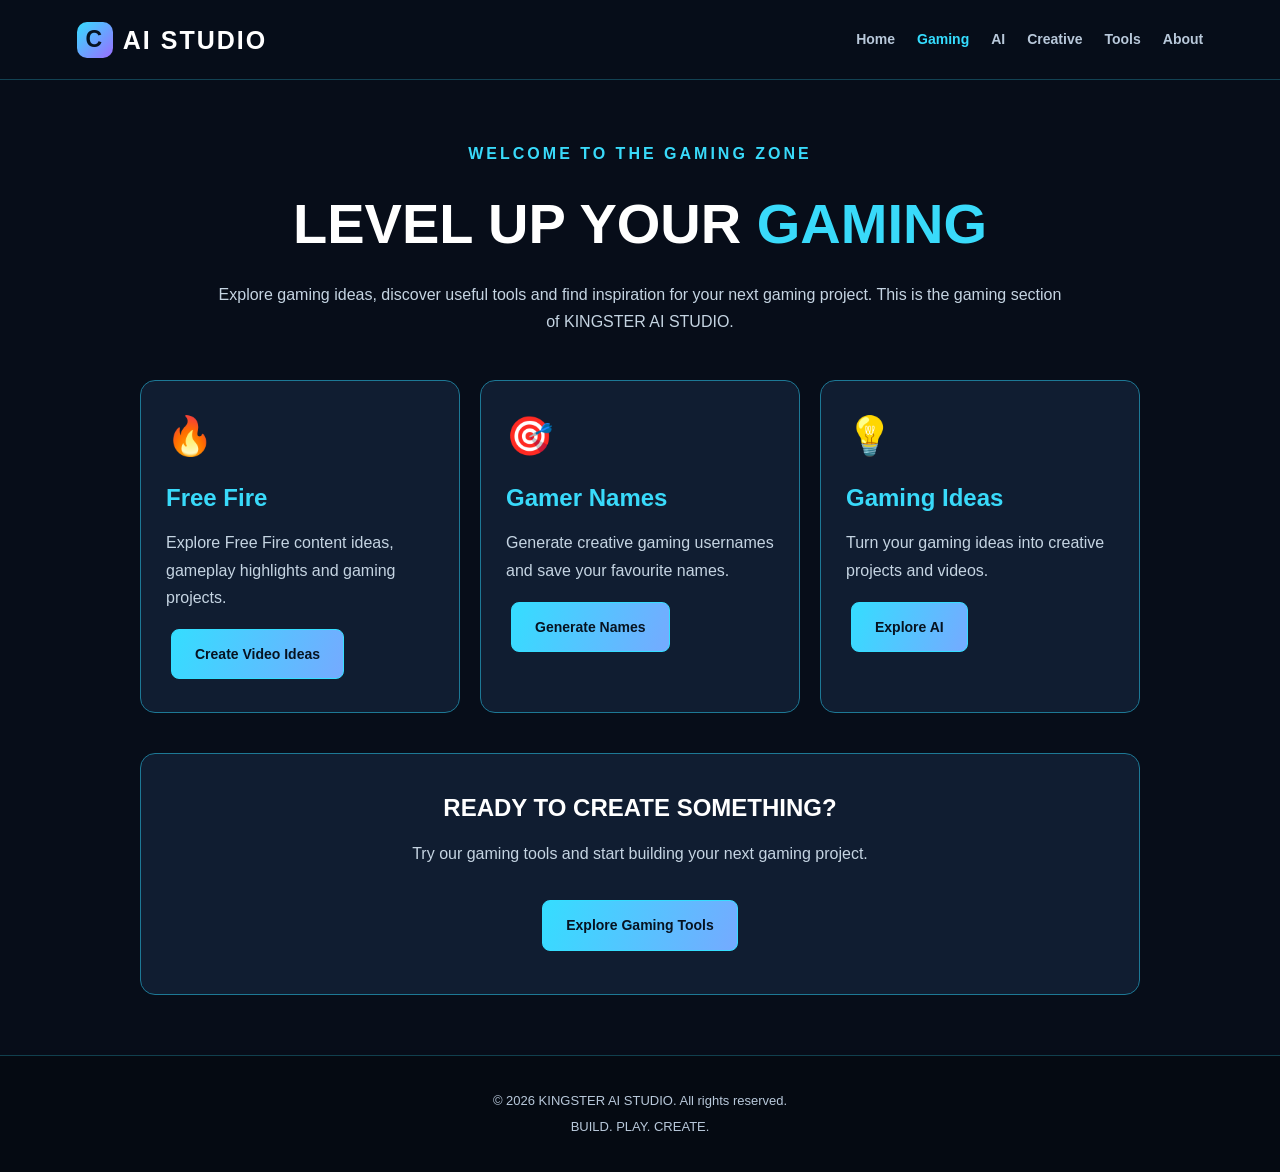
==== gaming.html @ c0beb0fc "Upload CTRLVERSE website" ====
<!DOCTYPE html>
<html lang="en">
<head>
    <meta charset="UTF-8">
    <meta name="viewport" content="width=device-width, initial-scale=1.0">
    <meta name="description" content="Explore gaming at KINGSTER AI STUDIO.">
    <title>Gaming | KINGSTER AI STUDIO</title>

    <link rel="stylesheet" href="style.css">
    <script src="script.js" defer></script>

    <style>
        .gaming-page {
            padding: 60px 20px;
        }

        .gaming-intro {
            max-width: 850px;
            margin: 0 auto 45px;
            text-align: center;
        }

        .gaming-intro h1 {
            color: white;
            font-size: clamp(2rem, 5vw, 3.5rem);
            margin: 12px 0;
        }

        .gaming-intro h1 span {
            color: #39dafa;
        }

        .gaming-intro p,
        .gaming-card p {
            color: #c5d4e2;
            line-height: 1.7;
        }

        .gaming-tag {
            color: #39dafa !important;
            font-weight: bold;
            letter-spacing: 3px;
        }

        .gaming-grid {
            max-width: 1000px;
            margin: auto;
            display: grid;
            grid-template-columns: repeat(auto-fit, minmax(230px, 1fr));
            gap: 20px;
        }

        .gaming-card {
            padding: 25px;
            border: 1px solid #1d7895;
            border-radius: 15px;
            background: #101d31;
        }

        .gaming-card h2 {
            color: #39dafa;
            margin: 12px 0;
        }

        .gaming-icon {
            font-size: 38px;
        }

        .gaming-card .btn {
            display: inline-block;
            margin-top: 18px;
        }

        .gaming-callout {
            max-width: 1000px;
            margin: 40px auto 0;
            padding: 35px;
            text-align: center;
            border: 1px solid #1d7895;
            border-radius: 15px;
            background: #101d31;
        }

        .gaming-callout h2 {
            color: white;
            margin-bottom: 12px;
        }

        .gaming-callout p {
            color: #c5d4e2;
            line-height: 1.7;
        }
    </style>
</head>

<body>

    <header class="header">
        <div class="logo">AI STUDIO</span></div>

        <nav class="navigation">
            <a href="index.html">Home</a>
            <a href="gaming.html">Gaming</a>
            <a href="ai.html">AI</a>
            <a href="creative.html">Creative</a>
            <a href="tools.html">Tools</a>
            <a href="about.html">About</a>
        </nav>
    </header>

    <main class="gaming-page">

        <section class="gaming-intro">
            <p class="gaming-tag">WELCOME TO THE GAMING ZONE</p>

            <h1>LEVEL UP YOUR <span>GAMING</span></h1>

            <p>
                Explore gaming ideas, discover useful tools
                and find inspiration for your next gaming project.
                This is the gaming section of KINGSTER AI STUDIO.
            </p>
        </section>

        <section class="gaming-grid">

            <article class="gaming-card">
                <div class="gaming-icon">🔥</div>
                <h2>Free Fire</h2>
                <p>
                    Explore Free Fire content ideas,
                    gameplay highlights and gaming projects.
                </p>
                <a href="creative.html" class="btn">
                    Create Video Ideas
                </a>
            </article>

            <article class="gaming-card">
                <div class="gaming-icon">🎯</div>
                <h2>Gamer Names</h2>
                <p>
                    Generate creative gaming usernames
                    and save your favourite names.
                </p>
                <a href="tools.html" class="btn">
                    Generate Names
                </a>
            </article>

            <article class="gaming-card">
                <div class="gaming-icon">💡</div>
                <h2>Gaming Ideas</h2>
                <p>
                    Turn your gaming ideas into
                    creative projects and videos.
                </p>
                <a href="ai.html" class="btn">
                    Explore AI
                </a>
            </article>

        </section>

        <section class="gaming-callout">
            <h2>READY TO CREATE SOMETHING?</h2>

            <p>
                Try our gaming tools and start building
                your next gaming project.
            </p>

            <br>

            <a href="tools.html" class="btn">
                Explore Gaming Tools
            </a>
        </section>

    </main>

    <footer class="footer">
        <p>© 2026 KINGSTER AI STUDIO. All rights reserved.</p>
        <p>BUILD. PLAY. CREATE.</p>
    </footer>

</body>
</html>
---- style.css ----
/* =====================================
   CTRLVERSE
   OFFICIAL WEBSITE DESIGN
===================================== */

:root {
    --background: #070d19;
    --surface: #101b2e;
    --surface-light: #172640;
    --cyan: #35ddff;
    --purple: #9b6dff;
    --white: #ffffff;
    --muted: #b8c8da;
    --border: rgba(53, 221, 255, 0.25);
}

/* GENERAL SETTINGS */

* {
    margin: 0;
    padding: 0;
    box-sizing: border-box;
}

html {
    scroll-behavior: smooth;
}

body {
    font-family: Arial, Helvetica, sans-serif;
    background: var(--background);
    color: var(--white);
    line-height: 1.6;
    min-height: 100vh;
}

a {
    text-decoration: none;
}

/* HEADER */

.header {
    width: 100%;
    min-height: 80px;
    padding: 18px 6%;
    display: flex;
    justify-content: space-between;
    align-items: center;
    flex-wrap: wrap;
    gap: 18px;
    background: rgba(7, 13, 25, 0.96);
    border-bottom: 1px solid var(--border);
    position: relative;
    z-index: 10;
}

/* CTRLVERSE BRAND */

.logo {
    display: flex;
    align-items: center;
    gap: 10px;
    color: var(--white);
    font-size: 25px;
    font-weight: 900;
    letter-spacing: 2px;
}

.logo::before {
    content: "C";
    width: 36px;
    height: 36px;
    display: inline-flex;
    justify-content: center;
    align-items: center;
    border-radius: 10px;
    background: linear-gradient(135deg, var(--cyan), var(--purple));
    color: #071321;
    font-size: 23px;
    font-weight: 900;
}

/* NAVIGATION */

.navigation {
    display: flex;
    align-items: center;
    flex-wrap: wrap;
    gap: 22px;
}

.navigation a {
    color: var(--muted);
    font-size: 14px;
    font-weight: bold;
    transition: 0.3s ease;
}

.navigation a:hover,
.navigation a.active {
    color: var(--cyan);
}

/* HOMEPAGE HERO */

.hero {
    min-height: 490px;
    display: flex;
    justify-content: center;
    align-items: center;
    text-align: center;
    padding: 70px 20px;
    background:
        radial-gradient(ellipse at 20% 30%, rgba(53, 221, 255, 0.12), transparent 45%),
        radial-gradient(ellipse at 80% 70%, rgba(155, 109, 255, 0.16), transparent 45%),
        var(--background);
}

.hero-content {
    max-width: 850px;
}

.hero-tag {
    color: var(--cyan);
    letter-spacing: 4px;
    font-size: 13px;
    font-weight: bold;
    margin-bottom: 15px;
}

.hero h1 {
    font-size: clamp(42px, 7vw, 75px);
    font-weight: 900;
    line-height: 1.15;
    margin-bottom: 22px;
}

.hero h1 span {
    background: linear-gradient(90deg, var(--cyan), var(--purple));
    background-clip: text;
    -webkit-background-clip: text;
    color: transparent;
}

.hero-content > p:not(.hero-tag) {
    color: var(--muted);
    max-width: 650px;
    margin: 0 auto 25px;
    font-size: 17px;
}

/* BUTTONS */

.btn {
    display: inline-block;
    padding: 13px 23px;
    margin: 8px 5px;
    border: 1px solid var(--cyan);
    border-radius: 8px;
    background: linear-gradient(110deg, var(--cyan), #75aaff);
    color: #071321;
    font-weight: bold;
    font-size: 14px;
    cursor: pointer;
    transition: 0.3s ease;
}

.btn:hover {
    transform: translateY(-3px);
    box-shadow: 0 8px 25px rgba(53, 221, 255, 0.25);
}

/* SERVICES */

.services {
    padding: 75px 6%;
    text-align: center;
}

.section-heading {
    margin-bottom: 35px;
}

.section-heading > p {
    color: var(--cyan);
    font-weight: bold;
    letter-spacing: 3px;
    font-size: 13px;
}

.section-heading h2 {
    font-size: 34px;
    margin-top: 8px;
}

.service-container {
    max-width: 1100px;
    margin: auto;
    display: grid;
    grid-template-columns: repeat(auto-fit, minmax(230px, 1fr));
    gap: 22px;
}

/* CARDS */

.card,
.game-card {
    background: var(--surface);
    border: 1px solid var(--border);
    border-radius: 15px;
    padding: 28px;
    transition: 0.3s ease;
}

.card:hover,
.game-card:hover {
    transform: translateY(-6px);
    border-color: var(--cyan);
    box-shadow: 0 12px 35px rgba(53, 221, 255, 0.1);
}

.card-icon,
.game-icon {
    font-size: 40px;
    margin-bottom: 12px;
}

.card h3 {
    font-size: 21px;
    margin-bottom: 10px;
}

.card p,
.game-card p {
    color: var(--muted);
    margin-bottom: 12px;
}

/* GAMING SECTIONS */

.games-section {
    padding: 65px 20px;
    text-align: center;
    background: var(--surface);
    border-top: 1px solid var(--border);
}

.games-section h2 {
    font-size: 30px;
    margin-bottom: 12px;
}

.games-section p {
    max-width: 650px;
    margin: auto;
    color: var(--muted);
}

.game-grid {
    max-width: 1100px;
    margin: 30px auto;
    display: grid;
    grid-template-columns: repeat(auto-fit, minmax(230px, 1fr));
    gap: 20px;
}

.gaming-message {
    color: var(--cyan);
    text-align: center;
    margin-top: 20px;
}

/* PAGE HEADINGS */

.page-hero {
    padding: 70px 20px;
    text-align: center;
}

.page-hero h1 {
    font-size: clamp(32px, 5vw, 55px);
    margin-bottom: 15px;
}

.page-hero p {
    color: var(--muted);
}

/* FOOTER */

.footer {
    padding: 30px 20px;
    background: #050a12;
    border-top: 1px solid var(--border);
    text-align: center;
}

.footer p {
    color: var(--muted);
    font-size: 13px;
    margin: 5px;
}

/* SCROLLBAR */

::-webkit-scrollbar {
    width: 9px;
}

::-webkit-scrollbar-track {
    background: var(--background);
}

::-webkit-scrollbar-thumb {
    background: #254c65;
    border-radius: 10px;
}

/* MOBILE DESIGN */

@media (max-width: 700px) {

    .header {
        flex-direction: column;
        text-align: center;
        padding: 20px;
    }

    .navigation {
        justify-content: center;
        gap: 14px;
    }

    .navigation a {
        font-size: 13px;
    }

    .hero {
        min-height: 400px;
    }

    .hero-content > p:not(.hero-tag) {
        font-size: 15px;
    }

    .services {
        padding: 50px 20px;
    }

    .section-heading h2 {
        font-size: 27px;
    }
}

/* =================================
   CTRLVERSE - MOBILE RESPONSIVE FIX
================================= */

html,
body {
    width: 100%;
    overflow-x: hidden;
}

img,
video {
    max-width: 100%;
    height: auto;
}

/* TABLETS AND MOBILE PHONES */

@media screen and (max-width: 700px) {

    .header {
        width: 100%;
        padding: 15px 12px;
        flex-direction: column;
        gap: 12px;
    }

    .logo {
        font-size: 21px;
        letter-spacing: 1px;
    }

    .navigation {
        width: 100%;
        justify-content: center;
        flex-wrap: wrap;
        gap: 7px;
    }

    .navigation a {
        font-size: 12px;
        padding: 6px 8px;
    }

    .hero {
        min-height: 380px;
        padding: 50px 16px;
    }

    .services,
    .gaming-page,
    .about-main,
    .ai-main,
    .creative-main,
    .tool-main {
        padding: 35px 14px;
    }

    .service-container,
    .gaming-grid,
    .about-grid,
    .game-grid {
        grid-template-columns: 1fr;
        width: 100%;
    }

    .card,
    .game-card,
    .gaming-card,
    .about-card {
        width: 100%;
    }

    .tool-card,
    .ai-card,
    .creative-card {
        width: 100% !important;
        max-width: 100% !important;
        padding: 20px !important;
    }

    .tool-buttons,
    .ai-buttons,
    .creative-buttons {
        display: flex;
        flex-wrap: wrap;
        gap: 10px;
    }

    .tool-button,
    .ai-button,
    .creative-button {
        flex: 1 1 130px;
        min-height: 45px;
    }

    .tool-select,
    .ai-select,
    .ai-input,
    .creative-select,
    .creative-input {
        width: 100%;
        min-width: 0;
        font-size: 16px;
    }

    .tool-result,
    .ai-output,
    .creative-output {
        width: 100%;
        font-size: 16px;
        overflow-wrap: anywhere;
    }

    .about-goal,
    .gaming-callout {
        padding: 22px 15px;
    }

    .footer {
        padding: 25px 12px;
    }
}

/* SMALLER PHONES */

@media screen and (max-width: 380px) {

    .logo {
        font-size: 18px;
    }

    .navigation {
        gap: 5px;
    }

    .navigation a {
        font-size: 11px;
        padding: 5px 6px;
    }

    .hero h1 {
        font-size: 36px;
    }

    .section-heading h2 {
        font-size: 24px;
    }

    .tool-card,
    .ai-card,
    .creative-card {
        padding: 15px !important;
    }
}
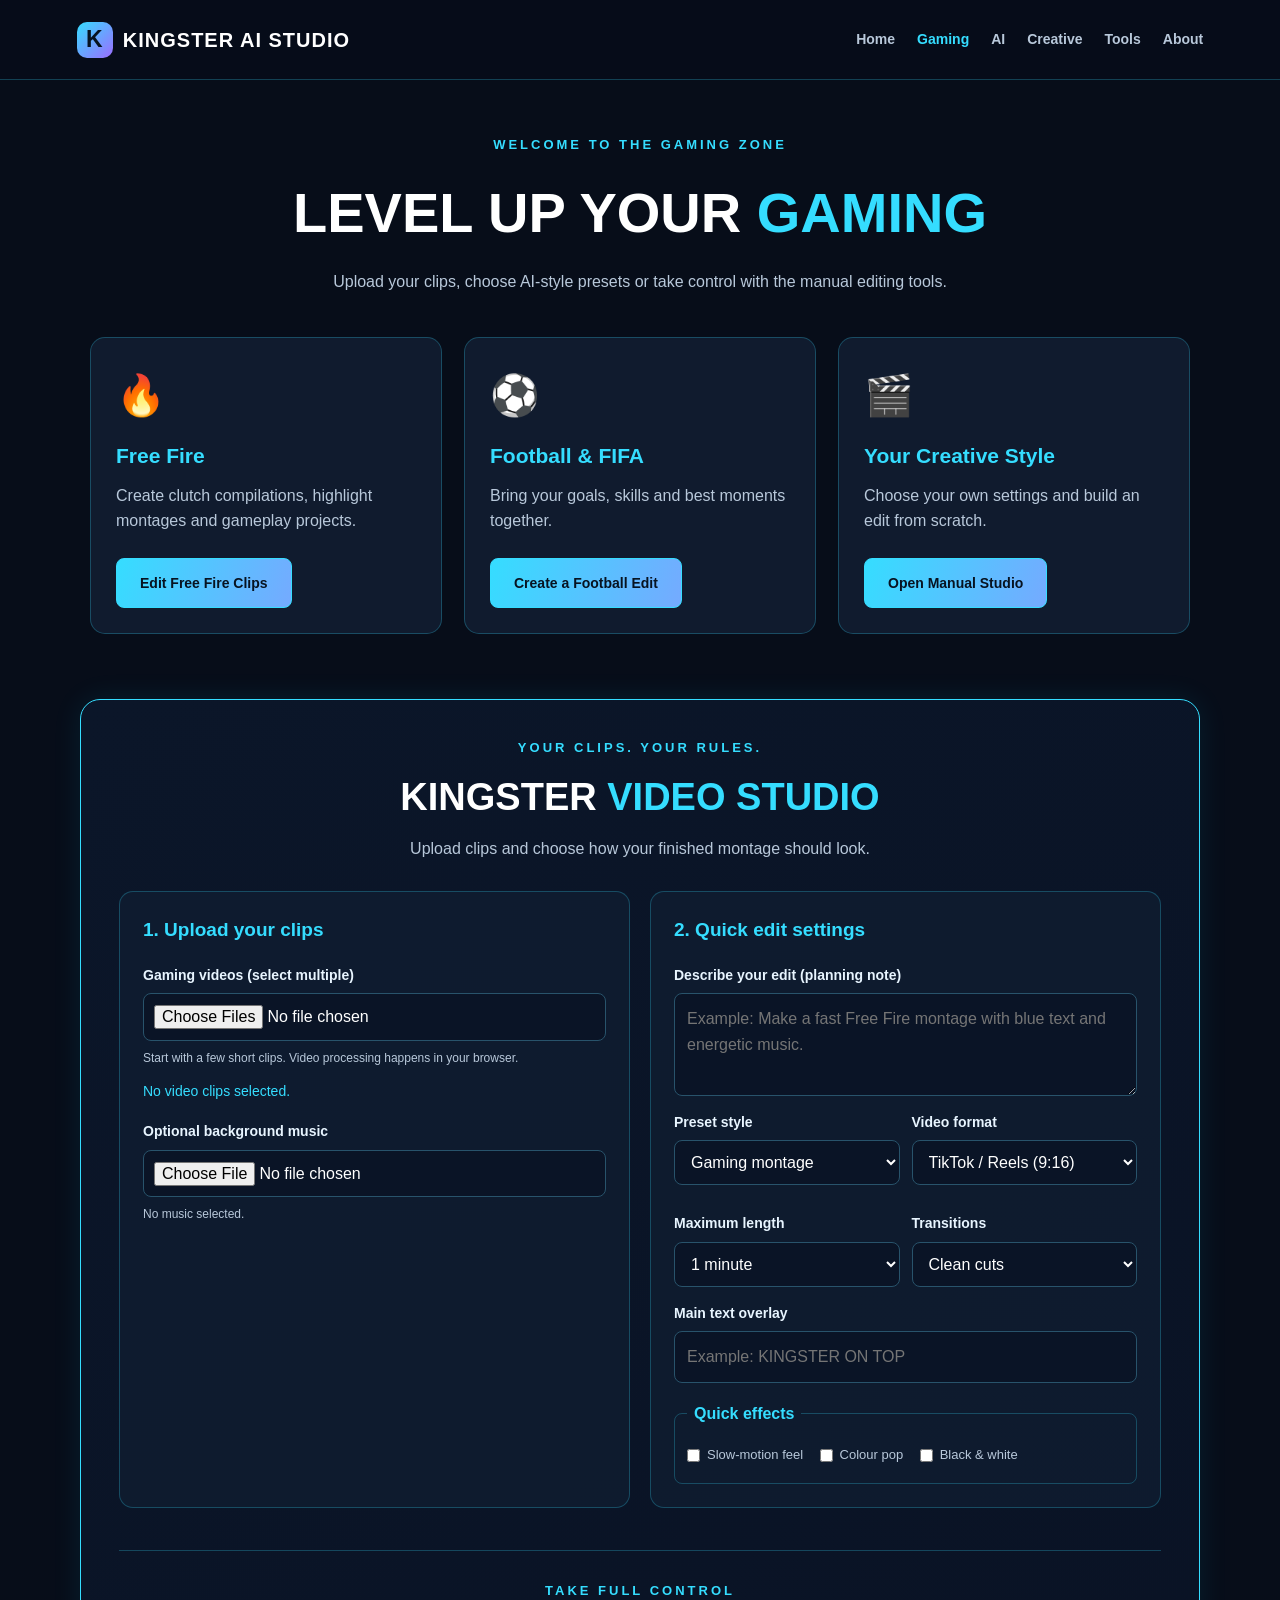
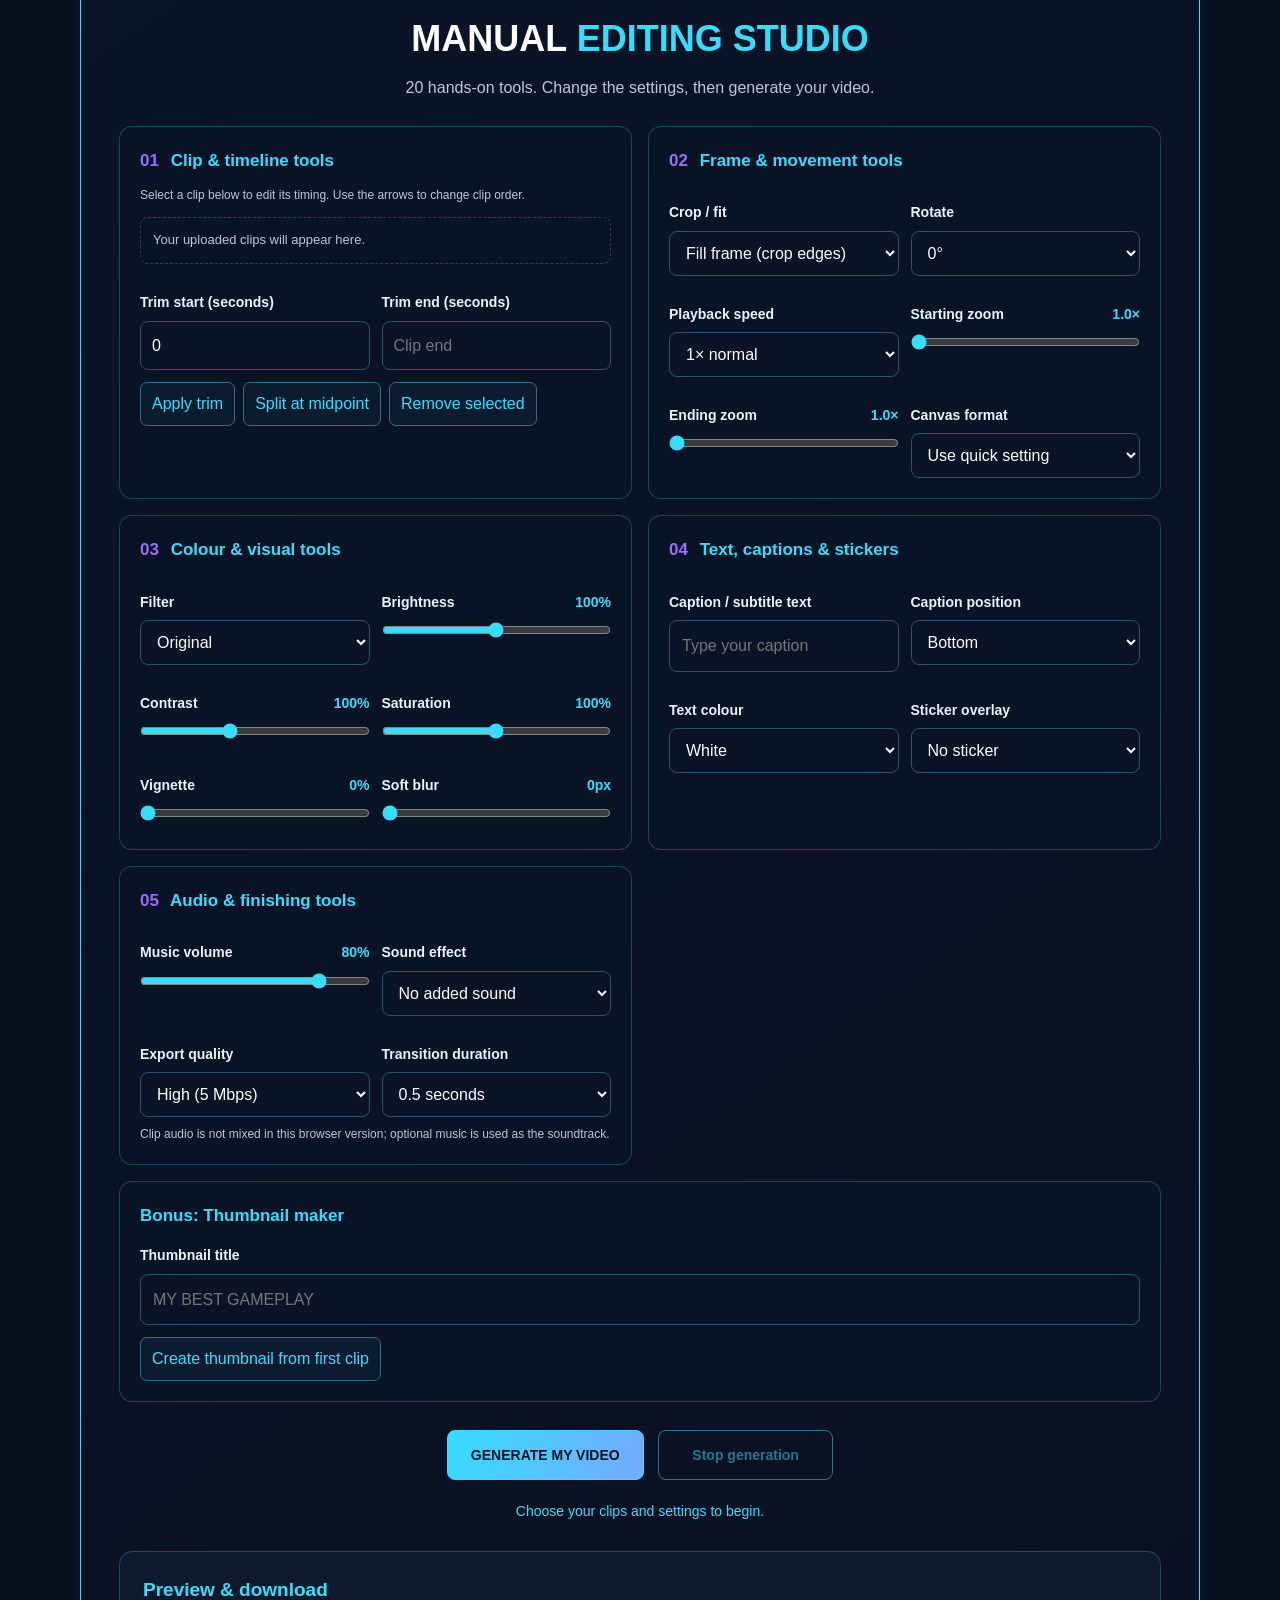
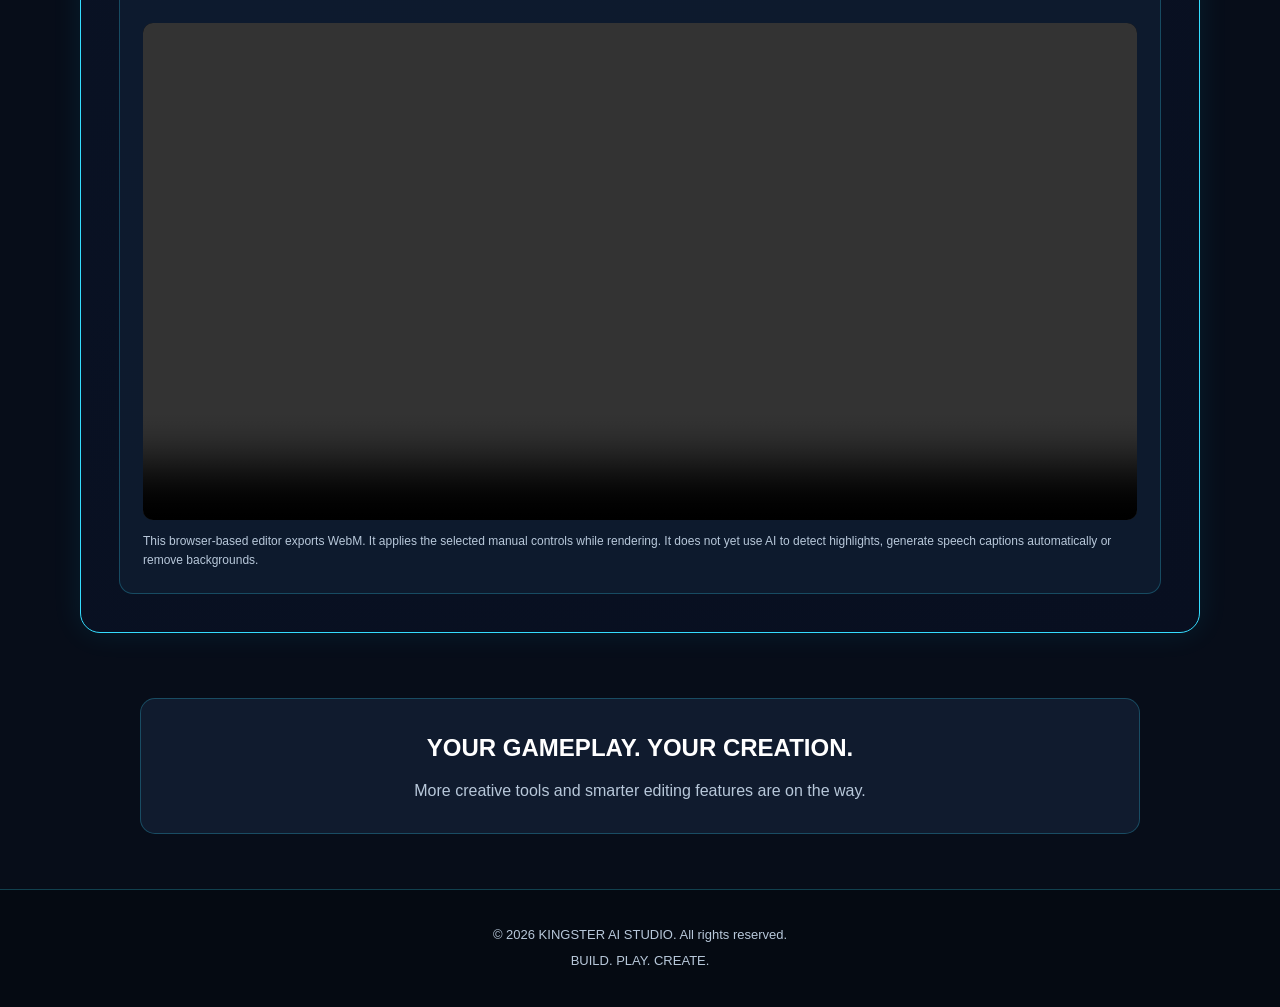
==== commit e0cedfec: "Add files via upload Update Gaming Studio" ====
--- a/gaming.html
+++ b/gaming.html
@@ -1,189 +1,171 @@
-
-<!DOCTYPE html>
-<html lang="en">
-<head>
-    <meta charset="UTF-8">
-    <meta name="viewport" content="width=device-width, initial-scale=1.0">
-    <meta name="description" content="Explore gaming at KINGSTER AI STUDIO.">
-    <title>Gaming | KINGSTER AI STUDIO</title>
-
-    <link rel="stylesheet" href="style.css">
-    <script src="script.js" defer></script>
-
-    <style>
-        .gaming-page {
-            padding: 60px 20px;
-        }
-
-        .gaming-intro {
-            max-width: 850px;
-            margin: 0 auto 45px;
-            text-align: center;
-        }
-
-        .gaming-intro h1 {
-            color: white;
-            font-size: clamp(2rem, 5vw, 3.5rem);
-            margin: 12px 0;
-        }
-
-        .gaming-intro h1 span {
-            color: #39dafa;
-        }
-
-        .gaming-intro p,
-        .gaming-card p {
-            color: #c5d4e2;
-            line-height: 1.7;
-        }
-
-        .gaming-tag {
-            color: #39dafa !important;
-            font-weight: bold;
-            letter-spacing: 3px;
-        }
-
-        .gaming-grid {
-            max-width: 1000px;
-            margin: auto;
-            display: grid;
-            grid-template-columns: repeat(auto-fit, minmax(230px, 1fr));
-            gap: 20px;
-        }
-
-        .gaming-card {
-            padding: 25px;
-            border: 1px solid #1d7895;
-            border-radius: 15px;
-            background: #101d31;
-        }
-
-        .gaming-card h2 {
-            color: #39dafa;
-            margin: 12px 0;
-        }
-
-        .gaming-icon {
-            font-size: 38px;
-        }
-
-        .gaming-card .btn {
-            display: inline-block;
-            margin-top: 18px;
-        }
-
-        .gaming-callout {
-            max-width: 1000px;
-            margin: 40px auto 0;
-            padding: 35px;
-            text-align: center;
-            border: 1px solid #1d7895;
-            border-radius: 15px;
-            background: #101d31;
-        }
-
-        .gaming-callout h2 {
-            color: white;
-            margin-bottom: 12px;
-        }
-
-        .gaming-callout p {
-            color: #c5d4e2;
-            line-height: 1.7;
-        }
-    </style>
-</head>
-
-<body>
-
-    <header class="header">
-        <div class="logo">AI STUDIO</span></div>
-
-        <nav class="navigation">
-            <a href="index.html">Home</a>
-            <a href="gaming.html">Gaming</a>
-            <a href="ai.html">AI</a>
-            <a href="creative.html">Creative</a>
-            <a href="tools.html">Tools</a>
-            <a href="about.html">About</a>
-        </nav>
-    </header>
-
-    <main class="gaming-page">
-
-        <section class="gaming-intro">
-            <p class="gaming-tag">WELCOME TO THE GAMING ZONE</p>
-
-            <h1>LEVEL UP YOUR <span>GAMING</span></h1>
-
-            <p>
-                Explore gaming ideas, discover useful tools
-                and find inspiration for your next gaming project.
-                This is the gaming section of KINGSTER AI STUDIO.
-            </p>
-        </section>
-
-        <section class="gaming-grid">
-
-            <article class="gaming-card">
-                <div class="gaming-icon">🔥</div>
-                <h2>Free Fire</h2>
-                <p>
-                    Explore Free Fire content ideas,
-                    gameplay highlights and gaming projects.
-                </p>
-                <a href="creative.html" class="btn">
-                    Create Video Ideas
-                </a>
-            </article>
-
-            <article class="gaming-card">
-                <div class="gaming-icon">🎯</div>
-                <h2>Gamer Names</h2>
-                <p>
-                    Generate creative gaming usernames
-                    and save your favourite names.
-                </p>
-                <a href="tools.html" class="btn">
-                    Generate Names
-                </a>
-            </article>
-
-            <article class="gaming-card">
-                <div class="gaming-icon">💡</div>
-                <h2>Gaming Ideas</h2>
-                <p>
-                    Turn your gaming ideas into
-                    creative projects and videos.
-                </p>
-                <a href="ai.html" class="btn">
-                    Explore AI
-                </a>
-            </article>
-
-        </section>
-
-        <section class="gaming-callout">
-            <h2>READY TO CREATE SOMETHING?</h2>
-
-            <p>
-                Try our gaming tools and start building
-                your next gaming project.
-            </p>
-
-            <br>
-
-            <a href="tools.html" class="btn">
-                Explore Gaming Tools
-            </a>
-        </section>
-
-    </main>
-
-    <footer class="footer">
-        <p>© 2026 KINGSTER AI STUDIO. All rights reserved.</p>
-        <p>BUILD. PLAY. CREATE.</p>
-    </footer>
-
-</body>
-</html>
+<!DOCTYPE html>
+<html lang="en">
+<head>
+  <meta charset="UTF-8">
+  <meta name="viewport" content="width=device-width, initial-scale=1.0">
+  <meta name="description" content="Create customised gaming videos with KINGSTER AI STUDIO.">
+  <title>Gaming Video Studio | KINGSTER AI STUDIO</title>
+  <link rel="stylesheet" href="style.css">
+  <script src="script.js" defer></script>
+</head>
+<body>
+  <header class="header">
+    <a class="logo" href="index.html">KINGSTER AI STUDIO</a>
+    <nav class="navigation" aria-label="Main navigation">
+      <a href="index.html">Home</a><a href="gaming.html">Gaming</a>
+      <a href="ai.html">AI</a><a href="creative.html">Creative</a>
+      <a href="tools.html">Tools</a><a href="about.html">About</a>
+    </nav>
+  </header>
+
+  <main class="gaming-page">
+    <section class="gaming-intro">
+      <p class="gaming-tag">WELCOME TO THE GAMING ZONE</p>
+      <h1>LEVEL UP YOUR <span>GAMING</span></h1>
+      <p>Upload your clips, choose AI-style presets or take control with the manual editing tools.</p>
+    </section>
+
+    <section class="gaming-grid">
+      <article class="gaming-card"><div class="gaming-icon">🔥</div><h2>Free Fire</h2><p>Create clutch compilations, highlight montages and gameplay projects.</p><a href="#ai-editor" class="btn">Edit Free Fire Clips</a></article>
+      <article class="gaming-card"><div class="gaming-icon">⚽</div><h2>Football & FIFA</h2><p>Bring your goals, skills and best moments together.</p><a href="#ai-editor" class="btn">Create a Football Edit</a></article>
+      <article class="gaming-card"><div class="gaming-icon">🎬</div><h2>Your Creative Style</h2><p>Choose your own settings and build an edit from scratch.</p><a href="#manual-editor" class="btn">Open Manual Studio</a></article>
+    </section>
+
+    <section class="ai-editor" id="ai-editor">
+      <div class="editor-heading">
+        <p class="gaming-tag">YOUR CLIPS. YOUR RULES.</p>
+        <h2>KINGSTER <span>VIDEO STUDIO</span></h2>
+        <p>Upload clips and choose how your finished montage should look.</p>
+      </div>
+
+      <div class="editor-grid">
+        <section class="editor-panel">
+          <h3>1. Upload your clips</h3>
+          <label class="field-label" for="videoUpload">Gaming videos (select multiple)</label>
+          <input type="file" id="videoUpload" accept="video/*" multiple>
+          <p class="field-help">Start with a few short clips. Video processing happens in your browser.</p>
+          <div id="fileStatus" class="status" aria-live="polite">No videos selected yet.</div>
+          <ul id="clipList" class="clip-list"></ul>
+          <label class="field-label" for="musicUpload">Optional background music</label>
+          <input type="file" id="musicUpload" accept="audio/*">
+          <div id="musicStatus" class="field-help">No music selected.</div>
+        </section>
+
+        <section class="editor-panel">
+          <h3>2. Quick edit settings</h3>
+          <label class="field-label" for="editDescription">Describe your edit (planning note)</label>
+          <textarea id="editDescription" rows="3" placeholder="Example: Make a fast Free Fire montage with blue text and energetic music."></textarea>
+          <div class="form-grid">
+            <div><label class="field-label" for="editStyle">Preset style</label><select id="editStyle"><option value="montage">Gaming montage</option><option value="headshot">Highlight style</option><option value="cinematic">Cinematic</option><option value="funny">Funny moments</option><option value="football">Football / FIFA</option><option value="custom">Custom</option></select></div>
+            <div><label class="field-label" for="videoFormat">Video format</label><select id="videoFormat"><option value="9:16">TikTok / Reels (9:16)</option><option value="16:9">YouTube (16:9)</option><option value="1:1">Square (1:1)</option></select></div>
+            <div><label class="field-label" for="videoLength">Maximum length</label><select id="videoLength"><option value="30">30 seconds</option><option value="60" selected>1 minute</option><option value="120">2 minutes</option><option value="all">Use all clips</option></select></div>
+            <div><label class="field-label" for="transitions">Transitions</label><select id="transitions"><option value="cut">Clean cuts</option><option value="fade">Fade between clips</option></select></div>
+          </div>
+          <label class="field-label" for="overlayText">Main text overlay</label>
+          <input type="text" id="overlayText" maxlength="60" placeholder="Example: KINGSTER ON TOP">
+          <fieldset class="effects-options"><legend>Quick effects</legend>
+            <label><input type="checkbox" value="slow" name="effects"> Slow-motion feel</label>
+            <label><input type="checkbox" value="glow" name="effects"> Colour pop</label>
+            <label><input type="checkbox" value="mono" name="effects"> Black & white</label>
+          </fieldset>
+        </section>
+      </div>
+
+      <section class="manual-studio" id="manual-editor">
+        <div class="manual-heading">
+          <p class="gaming-tag">TAKE FULL CONTROL</p>
+          <h2>MANUAL <span>EDITING STUDIO</span></h2>
+          <p>20 hands-on tools. Change the settings, then generate your video.</p>
+        </div>
+
+        <div class="tool-groups">
+          <section class="tool-group">
+            <h3><span>01</span> Clip & timeline tools</h3>
+            <p class="field-help">Select a clip below to edit its timing. Use the arrows to change clip order.</p>
+            <div id="timeline" class="timeline-list"><p class="empty-timeline">Your uploaded clips will appear here.</p></div>
+            <div class="form-grid">
+              <div><label class="field-label" for="trimStart">Trim start (seconds)</label><input type="number" id="trimStart" min="0" step="0.1" value="0"></div>
+              <div><label class="field-label" for="trimEnd">Trim end (seconds)</label><input type="number" id="trimEnd" min="0" step="0.1" placeholder="Clip end"></div>
+            </div>
+            <div class="tool-button-row">
+              <button type="button" class="tool-button" id="applyTrim">Apply trim</button>
+              <button type="button" class="tool-button" id="splitClip">Split at midpoint</button>
+              <button type="button" class="tool-button" id="removeClip">Remove selected</button>
+            </div>
+          </section>
+
+          <section class="tool-group">
+            <h3><span>02</span> Frame & movement tools</h3>
+            <div class="form-grid">
+              <div><label class="field-label" for="cropMode">Crop / fit</label><select id="cropMode"><option value="cover">Fill frame (crop edges)</option><option value="contain">Fit whole video</option></select></div>
+              <div><label class="field-label" for="rotate">Rotate</label><select id="rotate"><option value="0">0°</option><option value="90">90°</option><option value="180">180°</option><option value="270">270°</option></select></div>
+              <div><label class="field-label" for="speed">Playback speed</label><select id="speed"><option value="0.5">0.5× slow</option><option value="0.75">0.75×</option><option value="1" selected>1× normal</option><option value="1.25">1.25×</option><option value="1.5">1.5×</option><option value="2">2× fast</option></select></div>
+              <div><label class="field-label" for="zoomStart">Starting zoom <output id="zoomStartValue">1.0×</output></label><input type="range" id="zoomStart" min="1" max="2" step="0.1" value="1"></div>
+              <div><label class="field-label" for="zoomEnd">Ending zoom <output id="zoomEndValue">1.0×</output></label><input type="range" id="zoomEnd" min="1" max="2" step="0.1" value="1"></div>
+              <div><label class="field-label" for="videoFormatManual">Canvas format</label><select id="videoFormatManual"><option value="match">Use quick setting</option><option value="9:16">Vertical 9:16</option><option value="16:9">Landscape 16:9</option><option value="1:1">Square 1:1</option></select></div>
+            </div>
+          </section>
+
+          <section class="tool-group">
+            <h3><span>03</span> Colour & visual tools</h3>
+            <div class="form-grid">
+              <div><label class="field-label" for="filter">Filter</label><select id="filter"><option value="none">Original</option><option value="cinema">Cinematic</option><option value="vivid">Vivid</option><option value="mono">Black & white</option><option value="warm">Warm</option><option value="cool">Cool</option></select></div>
+              <div><label class="field-label" for="brightness">Brightness <output id="brightnessValue">100%</output></label><input type="range" id="brightness" min="50" max="150" value="100"></div>
+              <div><label class="field-label" for="contrast">Contrast <output id="contrastValue">100%</output></label><input type="range" id="contrast" min="50" max="180" value="100"></div>
+              <div><label class="field-label" for="saturation">Saturation <output id="saturationValue">100%</output></label><input type="range" id="saturation" min="0" max="200" value="100"></div>
+              <div><label class="field-label" for="vignette">Vignette <output id="vignetteValue">0%</output></label><input type="range" id="vignette" min="0" max="80" value="0"></div>
+              <div><label class="field-label" for="blur">Soft blur <output id="blurValue">0px</output></label><input type="range" id="blur" min="0" max="5" value="0"></div>
+            </div>
+          </section>
+
+          <section class="tool-group">
+            <h3><span>04</span> Text, captions & stickers</h3>
+            <div class="form-grid">
+              <div><label class="field-label" for="captionText">Caption / subtitle text</label><input type="text" id="captionText" maxlength="100" placeholder="Type your caption"></div>
+              <div><label class="field-label" for="captionPosition">Caption position</label><select id="captionPosition"><option value="bottom">Bottom</option><option value="middle">Middle</option><option value="top">Top</option></select></div>
+              <div><label class="field-label" for="textColour">Text colour</label><select id="textColour"><option value="#ffffff">White</option><option value="#35ddff">Cyan</option><option value="#ffe45e">Yellow</option><option value="#ff6b9a">Pink</option></select></div>
+              <div><label class="field-label" for="sticker">Sticker overlay</label><select id="sticker"><option value="">No sticker</option><option value="🔥">🔥 Fire</option><option value="💀">💀 Skull</option><option value="⚡">⚡ Lightning</option><option value="🎯">🎯 Target</option><option value="👑">👑 Crown</option><option value="💯">💯 100</option></select></div>
+            </div>
+          </section>
+
+          <section class="tool-group">
+            <h3><span>05</span> Audio & finishing tools</h3>
+            <div class="form-grid">
+              <div><label class="field-label" for="musicVolume">Music volume <output id="musicVolumeValue">80%</output></label><input type="range" id="musicVolume" min="0" max="100" value="80"></div>
+              <div><label class="field-label" for="soundFx">Sound effect</label><select id="soundFx"><option value="none">No added sound</option><option value="beep">Short electronic beep</option><option value="chime">Short chime</option></select></div>
+              <div><label class="field-label" for="exportQuality">Export quality</label><select id="exportQuality"><option value="2500000">Standard (2.5 Mbps)</option><option value="5000000" selected>High (5 Mbps)</option><option value="8000000">Very high (8 Mbps)</option></select></div>
+              <div><label class="field-label" for="fadeDuration">Transition duration</label><select id="fadeDuration"><option value="0.25">0.25 seconds</option><option value="0.5" selected>0.5 seconds</option><option value="1">1 second</option></select></div>
+            </div>
+            <p class="field-help">Clip audio is not mixed in this browser version; optional music is used as the soundtrack.</p>
+          </section>
+        </div>
+
+        <div class="thumbnail-tools">
+          <h3>Bonus: Thumbnail maker</h3>
+          <label class="field-label" for="thumbnailTitle">Thumbnail title</label>
+          <input type="text" id="thumbnailTitle" maxlength="50" placeholder="MY BEST GAMEPLAY">
+          <button type="button" class="tool-button" id="makeThumbnail">Create thumbnail from first clip</button>
+          <canvas id="thumbnailCanvas" width="1280" height="720" hidden></canvas>
+          <a id="thumbnailDownload" class="download-link" hidden>Download thumbnail PNG</a>
+        </div>
+      </section>
+
+      <div class="editor-actions">
+        <button type="button" id="generateBtn" class="btn">GENERATE MY VIDEO</button>
+        <button type="button" id="stopBtn" class="btn btn-secondary" disabled>Stop generation</button>
+        <p id="generationStatus" class="status" aria-live="polite">Choose your clips and settings to begin.</p>
+      </div>
+
+      <section class="preview-panel">
+        <h3>Preview & download</h3>
+        <video id="videoPreview" controls playsinline></video>
+        <a id="downloadLink" class="btn download-btn" hidden>Download finished video (WebM)</a>
+        <p class="field-help">This browser-based editor exports WebM. It applies the selected manual controls while rendering. It does not yet use AI to detect highlights, generate speech captions automatically or remove backgrounds.</p>
+      </section>
+    </section>
+
+    <section class="gaming-callout"><h2>YOUR GAMEPLAY. YOUR CREATION.</h2><p>More creative tools and smarter editing features are on the way.</p></section>
+  </main>
+  <footer class="footer"><p>© 2026 KINGSTER AI STUDIO. All rights reserved.</p><p>BUILD. PLAY. CREATE.</p></footer>
+</body>
+</html>
--- a/style.css
+++ b/style.css
@@ -1,511 +1,164 @@
-
-/* =====================================
-   CTRLVERSE
-   OFFICIAL WEBSITE DESIGN
-===================================== */
-
-:root {
-    --background: #070d19;
-    --surface: #101b2e;
-    --surface-light: #172640;
-    --cyan: #35ddff;
-    --purple: #9b6dff;
-    --white: #ffffff;
-    --muted: #b8c8da;
-    --border: rgba(53, 221, 255, 0.25);
-}
-
-/* GENERAL SETTINGS */
-
-* {
-    margin: 0;
-    padding: 0;
-    box-sizing: border-box;
-}
-
-html {
-    scroll-behavior: smooth;
-}
-
-body {
-    font-family: Arial, Helvetica, sans-serif;
-    background: var(--background);
-    color: var(--white);
-    line-height: 1.6;
-    min-height: 100vh;
-}
-
-a {
-    text-decoration: none;
-}
-
-/* HEADER */
-
-.header {
-    width: 100%;
-    min-height: 80px;
-    padding: 18px 6%;
-    display: flex;
-    justify-content: space-between;
-    align-items: center;
-    flex-wrap: wrap;
-    gap: 18px;
-    background: rgba(7, 13, 25, 0.96);
-    border-bottom: 1px solid var(--border);
-    position: relative;
-    z-index: 10;
-}
-
-/* CTRLVERSE BRAND */
-
-.logo {
-    display: flex;
-    align-items: center;
-    gap: 10px;
-    color: var(--white);
-    font-size: 25px;
-    font-weight: 900;
-    letter-spacing: 2px;
-}
-
-.logo::before {
-    content: "C";
-    width: 36px;
-    height: 36px;
-    display: inline-flex;
-    justify-content: center;
-    align-items: center;
-    border-radius: 10px;
-    background: linear-gradient(135deg, var(--cyan), var(--purple));
-    color: #071321;
-    font-size: 23px;
-    font-weight: 900;
-}
-
-/* NAVIGATION */
-
-.navigation {
-    display: flex;
-    align-items: center;
-    flex-wrap: wrap;
-    gap: 22px;
-}
-
-.navigation a {
-    color: var(--muted);
-    font-size: 14px;
-    font-weight: bold;
-    transition: 0.3s ease;
-}
-
-.navigation a:hover,
-.navigation a.active {
-    color: var(--cyan);
-}
-
-/* HOMEPAGE HERO */
-
-.hero {
-    min-height: 490px;
-    display: flex;
-    justify-content: center;
-    align-items: center;
-    text-align: center;
-    padding: 70px 20px;
-    background:
-        radial-gradient(ellipse at 20% 30%, rgba(53, 221, 255, 0.12), transparent 45%),
-        radial-gradient(ellipse at 80% 70%, rgba(155, 109, 255, 0.16), transparent 45%),
-        var(--background);
-}
-
-.hero-content {
-    max-width: 850px;
-}
-
-.hero-tag {
-    color: var(--cyan);
-    letter-spacing: 4px;
-    font-size: 13px;
-    font-weight: bold;
-    margin-bottom: 15px;
-}
-
-.hero h1 {
-    font-size: clamp(42px, 7vw, 75px);
-    font-weight: 900;
-    line-height: 1.15;
-    margin-bottom: 22px;
-}
-
-.hero h1 span {
-    background: linear-gradient(90deg, var(--cyan), var(--purple));
-    background-clip: text;
-    -webkit-background-clip: text;
-    color: transparent;
-}
-
-.hero-content > p:not(.hero-tag) {
-    color: var(--muted);
-    max-width: 650px;
-    margin: 0 auto 25px;
-    font-size: 17px;
-}
-
-/* BUTTONS */
-
-.btn {
-    display: inline-block;
-    padding: 13px 23px;
-    margin: 8px 5px;
-    border: 1px solid var(--cyan);
-    border-radius: 8px;
-    background: linear-gradient(110deg, var(--cyan), #75aaff);
-    color: #071321;
-    font-weight: bold;
-    font-size: 14px;
-    cursor: pointer;
-    transition: 0.3s ease;
-}
-
-.btn:hover {
-    transform: translateY(-3px);
-    box-shadow: 0 8px 25px rgba(53, 221, 255, 0.25);
-}
-
-/* SERVICES */
-
-.services {
-    padding: 75px 6%;
-    text-align: center;
-}
-
-.section-heading {
-    margin-bottom: 35px;
-}
-
-.section-heading > p {
-    color: var(--cyan);
-    font-weight: bold;
-    letter-spacing: 3px;
-    font-size: 13px;
-}
-
-.section-heading h2 {
-    font-size: 34px;
-    margin-top: 8px;
-}
-
-.service-container {
-    max-width: 1100px;
-    margin: auto;
-    display: grid;
-    grid-template-columns: repeat(auto-fit, minmax(230px, 1fr));
-    gap: 22px;
-}
-
-/* CARDS */
-
-.card,
-.game-card {
-    background: var(--surface);
-    border: 1px solid var(--border);
-    border-radius: 15px;
-    padding: 28px;
-    transition: 0.3s ease;
-}
-
-.card:hover,
-.game-card:hover {
-    transform: translateY(-6px);
-    border-color: var(--cyan);
-    box-shadow: 0 12px 35px rgba(53, 221, 255, 0.1);
-}
-
-.card-icon,
-.game-icon {
-    font-size: 40px;
-    margin-bottom: 12px;
-}
-
-.card h3 {
-    font-size: 21px;
-    margin-bottom: 10px;
-}
-
-.card p,
-.game-card p {
-    color: var(--muted);
-    margin-bottom: 12px;
-}
-
-/* GAMING SECTIONS */
-
-.games-section {
-    padding: 65px 20px;
-    text-align: center;
-    background: var(--surface);
-    border-top: 1px solid var(--border);
-}
-
-.games-section h2 {
-    font-size: 30px;
-    margin-bottom: 12px;
-}
-
-.games-section p {
-    max-width: 650px;
-    margin: auto;
-    color: var(--muted);
-}
-
-.game-grid {
-    max-width: 1100px;
-    margin: 30px auto;
-    display: grid;
-    grid-template-columns: repeat(auto-fit, minmax(230px, 1fr));
-    gap: 20px;
-}
-
-.gaming-message {
-    color: var(--cyan);
-    text-align: center;
-    margin-top: 20px;
-}
-
-/* PAGE HEADINGS */
-
-.page-hero {
-    padding: 70px 20px;
-    text-align: center;
-}
-
-.page-hero h1 {
-    font-size: clamp(32px, 5vw, 55px);
-    margin-bottom: 15px;
-}
-
-.page-hero p {
-    color: var(--muted);
-}
-
-/* FOOTER */
-
-.footer {
-    padding: 30px 20px;
-    background: #050a12;
-    border-top: 1px solid var(--border);
-    text-align: center;
-}
-
-.footer p {
-    color: var(--muted);
-    font-size: 13px;
-    margin: 5px;
-}
-
-/* SCROLLBAR */
-
-::-webkit-scrollbar {
-    width: 9px;
-}
-
-::-webkit-scrollbar-track {
-    background: var(--background);
-}
-
-::-webkit-scrollbar-thumb {
-    background: #254c65;
-    border-radius: 10px;
-}
-
-/* MOBILE DESIGN */
-
-@media (max-width: 700px) {
-
-    .header {
-        flex-direction: column;
-        text-align: center;
-        padding: 20px;
-    }
-
-    .navigation {
-        justify-content: center;
-        gap: 14px;
-    }
-
-    .navigation a {
-        font-size: 13px;
-    }
-
-    .hero {
-        min-height: 400px;
-    }
-
-    .hero-content > p:not(.hero-tag) {
-        font-size: 15px;
-    }
-
-    .services {
-        padding: 50px 20px;
-    }
-
-    .section-heading h2 {
-        font-size: 27px;
-    }
-}
-
-/* =================================
-   CTRLVERSE - MOBILE RESPONSIVE FIX
-================================= */
-
-html,
-body {
-    width: 100%;
-    overflow-x: hidden;
-}
-
-img,
-video {
-    max-width: 100%;
-    height: auto;
-}
-
-/* TABLETS AND MOBILE PHONES */
-
-@media screen and (max-width: 700px) {
-
-    .header {
-        width: 100%;
-        padding: 15px 12px;
-        flex-direction: column;
-        gap: 12px;
-    }
-
-    .logo {
-        font-size: 21px;
-        letter-spacing: 1px;
-    }
-
-    .navigation {
-        width: 100%;
-        justify-content: center;
-        flex-wrap: wrap;
-        gap: 7px;
-    }
-
-    .navigation a {
-        font-size: 12px;
-        padding: 6px 8px;
-    }
-
-    .hero {
-        min-height: 380px;
-        padding: 50px 16px;
-    }
-
-    .services,
-    .gaming-page,
-    .about-main,
-    .ai-main,
-    .creative-main,
-    .tool-main {
-        padding: 35px 14px;
-    }
-
-    .service-container,
-    .gaming-grid,
-    .about-grid,
-    .game-grid {
-        grid-template-columns: 1fr;
-        width: 100%;
-    }
-
-    .card,
-    .game-card,
-    .gaming-card,
-    .about-card {
-        width: 100%;
-    }
-
-    .tool-card,
-    .ai-card,
-    .creative-card {
-        width: 100% !important;
-        max-width: 100% !important;
-        padding: 20px !important;
-    }
-
-    .tool-buttons,
-    .ai-buttons,
-    .creative-buttons {
-        display: flex;
-        flex-wrap: wrap;
-        gap: 10px;
-    }
-
-    .tool-button,
-    .ai-button,
-    .creative-button {
-        flex: 1 1 130px;
-        min-height: 45px;
-    }
-
-    .tool-select,
-    .ai-select,
-    .ai-input,
-    .creative-select,
-    .creative-input {
-        width: 100%;
-        min-width: 0;
-        font-size: 16px;
-    }
-
-    .tool-result,
-    .ai-output,
-    .creative-output {
-        width: 100%;
-        font-size: 16px;
-        overflow-wrap: anywhere;
-    }
-
-    .about-goal,
-    .gaming-callout {
-        padding: 22px 15px;
-    }
-
-    .footer {
-        padding: 25px 12px;
-    }
-}
-
-/* SMALLER PHONES */
-
-@media screen and (max-width: 380px) {
-
-    .logo {
-        font-size: 18px;
-    }
-
-    .navigation {
-        gap: 5px;
-    }
-
-    .navigation a {
-        font-size: 11px;
-        padding: 5px 6px;
-    }
-
-    .hero h1 {
-        font-size: 36px;
-    }
-
-    .section-heading h2 {
-        font-size: 24px;
-    }
-
-    .tool-card,
-    .ai-card,
-    .creative-card {
-        padding: 15px !important;
-    }
-}
+/* KINGSTER AI STUDIO - SHARED WEBSITE STYLES */
+:root {
+  --background: #070d19;
+  --surface: #101b2e;
+  --surface-light: #172640;
+  --cyan: #35ddff;
+  --purple: #9b6dff;
+  --white: #fff;
+  --muted: #b8c8da;
+  --border: rgba(53, 221, 255, .25);
+}
+* { margin: 0; padding: 0; box-sizing: border-box; }
+html { scroll-behavior: smooth; }
+body {
+  min-height: 100vh; overflow-x: hidden; line-height: 1.6;
+  font-family: Arial, Helvetica, sans-serif; color: var(--white);
+  background: var(--background);
+}
+a { color: inherit; text-decoration: none; }
+button, input, select, textarea { font: inherit; }
+.header {
+  min-height: 80px; padding: 18px 6%; display: flex; justify-content: space-between;
+  align-items: center; flex-wrap: wrap; gap: 18px; background: rgba(7,13,25,.97);
+  border-bottom: 1px solid var(--border); position: relative; z-index: 5;
+}
+.logo { display: inline-flex; align-items: center; gap: 10px; font-size: 20px; font-weight: 900; letter-spacing: 1px; }
+.logo::before {
+  content: "K"; width: 36px; height: 36px; display: inline-flex; align-items: center;
+  justify-content: center; border-radius: 10px; color: #071321;
+  background: linear-gradient(135deg,var(--cyan),var(--purple)); font-size: 23px;
+}
+.navigation { display: flex; align-items: center; flex-wrap: wrap; gap: 22px; }
+.navigation a { color: var(--muted); font-size: 14px; font-weight: bold; transition: .2s; }
+.navigation a:hover, .navigation a.active { color: var(--cyan); }
+.hero {
+  min-height: 490px; display: flex; justify-content: center; align-items: center;
+  text-align: center; padding: 70px 20px;
+  background: radial-gradient(ellipse at 20% 30%,rgba(53,221,255,.12),transparent 45%),
+              radial-gradient(ellipse at 80% 70%,rgba(155,109,255,.16),transparent 45%),var(--background);
+}
+.hero-content { max-width: 850px; }
+.hero-tag, .section-heading > p, .gaming-tag {
+  color: var(--cyan); letter-spacing: 3px; font-size: 13px; font-weight: bold;
+}
+.hero-tag { margin-bottom: 15px; }
+.hero h1 { font-size: clamp(42px,7vw,75px); font-weight: 900; line-height: 1.15; margin-bottom: 22px; }
+.hero h1 span { background: linear-gradient(90deg,var(--cyan),var(--purple)); background-clip: text; -webkit-background-clip: text; color: transparent; }
+.hero-content > p:not(.hero-tag) { color: var(--muted); max-width: 650px; margin: 0 auto 25px; font-size: 17px; }
+.btn {
+  display: inline-flex; justify-content: center; align-items: center; padding: 13px 23px;
+  margin: 8px 5px; border: 1px solid var(--cyan); border-radius: 8px;
+  background: linear-gradient(110deg,var(--cyan),#75aaff); color: #071321;
+  font-weight: bold; font-size: 14px; cursor: pointer; transition: .2s;
+}
+.btn:hover { transform: translateY(-2px); box-shadow: 0 8px 25px rgba(53,221,255,.25); }
+.btn:disabled { opacity: .5; cursor: not-allowed; transform: none; box-shadow: none; }
+.btn-secondary { background: transparent; color: var(--cyan); }
+.services { padding: 75px 6%; text-align: center; }
+.section-heading { margin-bottom: 35px; }
+.section-heading h2 { font-size: 34px; margin-top: 8px; }
+.service-container, .gaming-grid {
+  max-width: 1100px; margin: auto; display: grid;
+  grid-template-columns: repeat(auto-fit,minmax(230px,1fr)); gap: 22px;
+}
+.card, .game-card, .gaming-card {
+  background: var(--surface); border: 1px solid var(--border); border-radius: 15px;
+  padding: 28px; transition: .25s;
+}
+.card:hover, .gaming-card:hover { transform: translateY(-5px); border-color: var(--cyan); }
+.card-icon, .gaming-icon { font-size: 40px; margin-bottom: 12px; }
+.card h3, .gaming-card h2 { font-size: 21px; margin-bottom: 10px; color: var(--cyan); }
+.card p, .gaming-card p { color: var(--muted); margin-bottom: 12px; }
+.games-section { padding: 65px 20px; text-align: center; background: var(--surface); border-top: 1px solid var(--border); }
+.games-section h2 { font-size: 30px; margin-bottom: 12px; }
+.games-section p { max-width: 650px; margin: auto; color: var(--muted); }
+.gaming-page { padding: 55px 20px; }
+.gaming-intro { max-width: 850px; margin: 0 auto 42px; text-align: center; }
+.gaming-intro h1 { font-size: clamp(2rem,5vw,3.5rem); margin: 12px 0; }
+.gaming-intro h1 span, .editor-heading h2 span { color: var(--cyan); }
+.gaming-intro p:not(.gaming-tag) { color: var(--muted); }
+.gaming-card { padding: 25px; }
+.gaming-card .btn { margin: 12px 0 0; }
+.ai-editor {
+  width: min(1120px,96%); margin: 65px auto; padding: clamp(20px,4vw,38px);
+  border: 1px solid var(--cyan); border-radius: 20px;
+  background: linear-gradient(145deg,#0b1629,#080f20); box-shadow: 0 0 30px rgba(0,217,255,.09);
+}
+.editor-heading { text-align: center; margin-bottom: 30px; }
+.editor-heading h2 { font-size: clamp(27px,4vw,38px); margin: 8px 0; }
+.editor-heading > p:last-child { color: var(--muted); }
+.editor-grid { display: grid; grid-template-columns: repeat(2,minmax(0,1fr)); gap: 20px; }
+.editor-panel, .preview-panel {
+  padding: 23px; border: 1px solid var(--border); border-radius: 14px; background: rgba(16,29,49,.8);
+}
+.editor-panel h3, .preview-panel h3 { color: var(--cyan); margin-bottom: 18px; font-size: 19px; }
+.field-label { display: block; margin: 15px 0 7px; color: #e8f5ff; font-size: 14px; font-weight: bold; }
+input[type="file"], input[type="text"], select, textarea {
+  display: block; width: 100%; min-width: 0; padding: 12px;
+  border: 1px solid #28536b; border-radius: 8px; color: white; background: #0a1426;
+}
+input[type="file"] { padding: 10px; }
+textarea { resize: vertical; }
+input:focus, select:focus, textarea:focus { outline: 2px solid rgba(53,221,255,.35); border-color: var(--cyan); }
+.field-help { color: var(--muted); font-size: 12px; margin-top: 8px; }
+.status { color: var(--cyan); margin-top: 12px; font-size: 14px; overflow-wrap: anywhere; }
+.clip-list { list-style: none; margin: 10px 0 18px; color: var(--muted); font-size: 13px; }
+.clip-list li { padding: 5px 0; border-bottom: 1px solid rgba(255,255,255,.06); overflow-wrap: anywhere; }
+.form-grid { display: grid; grid-template-columns: repeat(2,minmax(0,1fr)); gap: 12px; }
+.effects-options { margin-top: 18px; padding: 12px; border: 1px solid var(--border); border-radius: 8px; }
+.effects-options legend { padding: 0 7px; color: var(--cyan); font-weight: bold; }
+.effects-options label { display: inline-flex; gap: 7px; align-items: center; margin: 7px 12px 5px 0; color: var(--muted); font-size: 13px; }
+.editor-actions { text-align: center; padding: 20px 0 8px; }
+.editor-actions .btn { min-width: 175px; }
+.preview-panel { margin-top: 20px; }
+#videoPreview { display: block; width: 100%; max-height: 520px; margin: 12px auto; background: #02050a; border-radius: 10px; }
+.download-btn { margin-top: 12px; }
+.gaming-callout { max-width: 1000px; margin: 40px auto 0; padding: 30px; text-align: center; border: 1px solid var(--border); border-radius: 15px; background: var(--surface); }
+.gaming-callout h2 { margin-bottom: 10px; }
+.gaming-callout p { color: var(--muted); }
+.footer { padding: 30px 20px; background: #050a12; border-top: 1px solid var(--border); text-align: center; }
+.footer p { color: var(--muted); font-size: 13px; margin: 5px; }
+[hidden] { display: none !important; }
+@media (max-width: 760px) {
+  .header { flex-direction: column; text-align: center; padding: 16px; }
+  .navigation { justify-content: center; gap: 12px; }
+  .navigation a { font-size: 12px; }
+  .editor-grid { grid-template-columns: 1fr; }
+  .gaming-page { padding: 35px 12px; }
+}
+@media (max-width: 480px) {
+  .form-grid { grid-template-columns: 1fr; }
+  .ai-editor { width: 100%; border-left: 0; border-right: 0; border-radius: 0; }
+  .editor-panel, .preview-panel { padding: 16px; }
+}
+
+
+/* MANUAL EDITING STUDIO */
+.manual-studio { margin-top: 42px; padding-top: 30px; border-top: 1px solid var(--border); }
+.manual-heading { text-align: center; margin-bottom: 25px; }
+.manual-heading h2 { font-size: clamp(26px,4vw,36px); margin: 8px 0; }
+.manual-heading h2 span { color: var(--cyan); }
+.manual-heading > p:last-child { color: var(--muted); }
+.tool-groups { display: grid; grid-template-columns: repeat(2,minmax(0,1fr)); gap: 16px; }
+.tool-group, .thumbnail-tools { min-width: 0; padding: 20px; border: 1px solid var(--border); border-radius: 13px; background: rgba(9,20,38,.85); }
+.tool-group h3, .thumbnail-tools h3 { color: var(--cyan); margin-bottom: 12px; font-size: 17px; }
+.tool-group h3 span { color: var(--purple); margin-right: 7px; }
+.tool-group input[type="range"] { width: 100%; accent-color: var(--cyan); }
+.tool-group input[type="number"] { width: 100%; padding: 11px; color: white; background: #0a1426; border: 1px solid #28536b; border-radius: 8px; }
+.tool-group output { color: var(--cyan); font-weight: bold; float: right; }
+.timeline-list { display: grid; gap: 8px; margin: 12px 0; }
+.timeline-item { display: grid; grid-template-columns: minmax(0,1fr) auto; gap: 8px; align-items: center; padding: 10px; border: 1px solid rgba(53,221,255,.18); border-radius: 9px; background: #101d31; }
+.timeline-item.selected { border-color: var(--cyan); box-shadow: 0 0 0 1px rgba(53,221,255,.2); }
+.timeline-select { min-width: 0; overflow-wrap: anywhere; background: transparent; color: white; border: 0; text-align: left; cursor: pointer; }
+.timeline-meta { display: block; color: var(--muted); font-size: 11px; }
+.timeline-controls { display: flex; gap: 5px; }
+.timeline-controls button, .tool-button { border: 1px solid #28718b; color: var(--cyan); background: #0b1c30; padding: 8px 11px; border-radius: 7px; cursor: pointer; }
+.timeline-controls button:disabled { opacity: .35; cursor: not-allowed; }
+.tool-button-row { display: flex; flex-wrap: wrap; gap: 8px; margin-top: 12px; }
+.empty-timeline { color: var(--muted); font-size: 13px; padding: 12px; border: 1px dashed var(--border); border-radius: 8px; }
+.thumbnail-tools { margin-top: 16px; }
+.thumbnail-tools .tool-button { margin-top: 12px; }
+.download-link { display: inline-block; color: var(--cyan); margin: 12px; text-decoration: underline; }
+#thumbnailCanvas { width: 100%; max-width: 640px; height: auto; margin-top: 12px; border-radius: 8px; }
+@media (max-width: 760px) { .tool-groups { grid-template-columns: 1fr; } }
